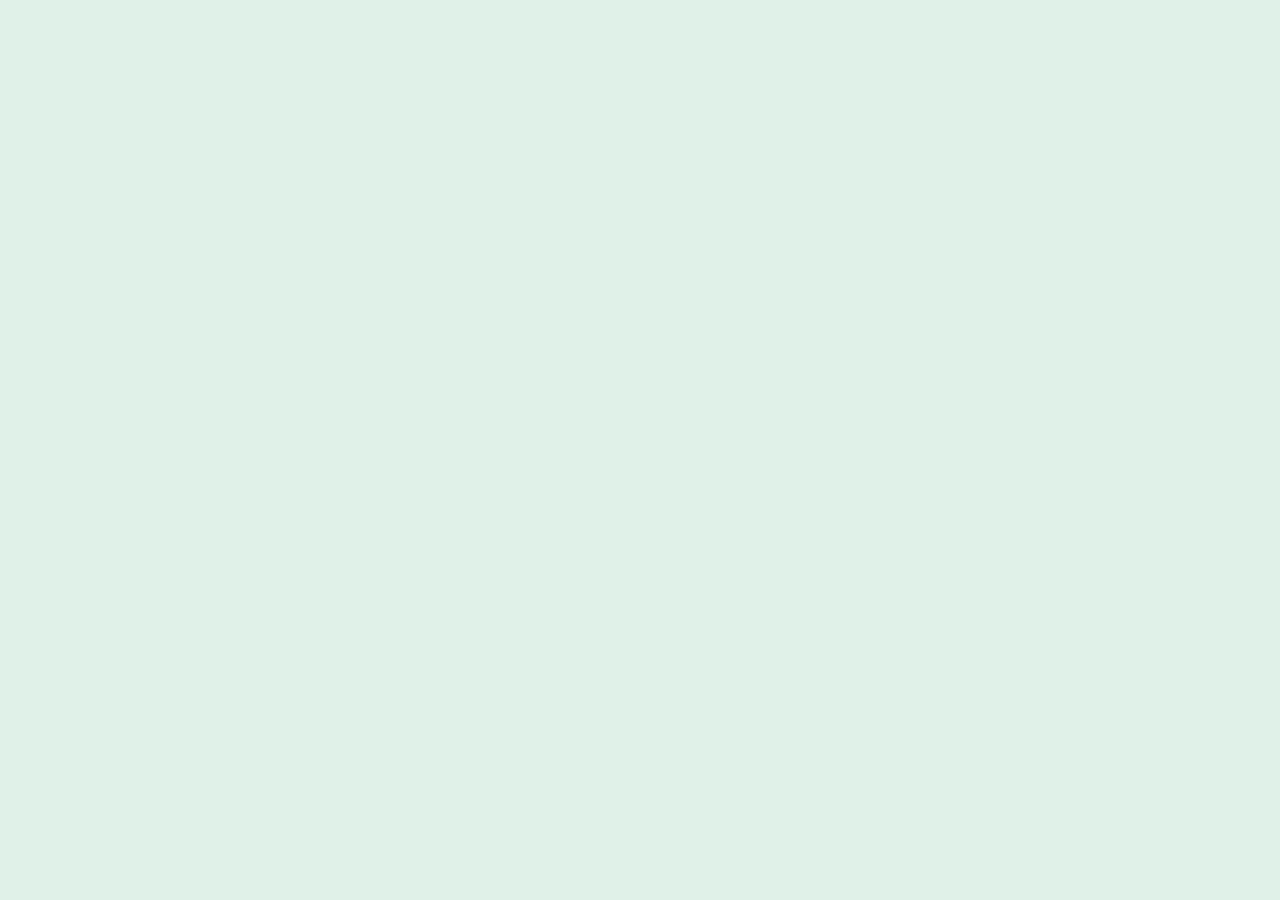
==== index.html @ 5f54e0ea "initiate project" ====
<!DOCTYPE html>
<html lang="en">
<head>
  <meta charset="UTF-8">
  <meta name="viewport" content="width=device-width, initial-scale=1.0">
  <link rel="icon" type="image/png" sizes="32x32" href="./assets/images/favicon-32x32.png">
  <link rel="stylesheet" href="./css/style.css">
  
  <title>Julien Gilbert | News homepage/title>  
</head>
<body >  
 
  <footer class="attribution">
    Challenge by <a class="attribution__credit" href="https://www.frontendmentor.io?ref=challenge"
      target="_blank">Frontend Mentor</a>.
    Coded by <a class="attribution__credit" href="https://www.frontendmentor.io/profile/juliengDev">Julien Gilbert</a>.
  </footer> 
  <script type="module"  src="/src/main.ts"></script> 
</body>
</html>
---- css/style.css ----
@charset "UTF-8";
/*
0 - 600px:      Phone
600 - 900px:    Tablet portrait
900 - 1200px:   Tablet landscape
[1200 - 1800] is where our normal styles apply
1800px + :      Big desktop

$breakpoint arguement choices:
- phone
- tab-port
- tab-land
- big-desktop

ORDER: Base + typography > general layout + grid > page layout > components

1em = 16px
*/
@import url("https://fonts.googleapis.com/css2?family=Karla:ital,wght@0,200..800;1,200..800&display=swap");
:root {
  --grey-900: #2A4144;
  --grey-500: #86A2A5;
  --pure-white: #ffffff;
  --green-600: #0C7D69;
  --green-200: #E0F1E8;
  --red: #D73C3C;
}

* {
  margin: 0;
  padding: 0;
}

*,
*::before,
*::after {
  box-sizing: inherit;
}

body {
  min-height: 100dvh;
  display: flex;
  flex-direction: column;
  align-items: center;
}

html {
  box-sizing: border-box;
  font-size: 62.5%;
}

a:link,
a:visited,
a:hover,
a:active {
  text-decoration: none;
  color: inherit;
  cursor: auto; /* or pointer if you want to keep the default hand cursor */
}

/*
SPACING SYSTEM (px)
2 / 4 / 8 / 12 / 16 / 24 / 32 / 48 / 64 / 80 / 96 / 128

FONT SIZE SYSTEM (px)
10 / 12 / 14 / 16 / 18 / 20 / 24 / 30 / 36 / 44 / 52 / 62 / 74 / 86 / 98
*/
/** 

	100 : Thin
	•	200 : Extra Light (Ultra Light)
	•	300 : Light
	•	400 : Normal
	•	500 : Medium
	•	600 : Semi Bold (Demi Bold)
	•	700 : Bold
	•	800 : Extra Bold (Ultra Bold)
	•	900 : Black (Heavy)

  */
body {
  font-family: "Karla", serif;
  background-color: var(--green-200);
  color: var(--color-dark-charcoal);
  font-size: 1.8rem;
  font-weight: 400;
  line-height: 150%;
  letter-spacing: 0;
}

.heading {
  font-size: 3.2rem;
  font-weight: 700;
  line-height: 100%;
  letter-spacing: -1px;
}

.body-md-bold {
  font-weight: 700;
}

.body-md-regular {
  font-weight: 400;
}

.body-sm-regular {
  font-size: 1.6rem;
  font-weight: 400;
}

.centered-div {
  position: absolute;
  top: 50%;
  left: 50%;
  transform: translate(-50%, -50%);
  text-align: center;
}

.centered-div2 {
  margin: 0 auto;
  max-width: 50%;
  text-align: center;
}

.centered-div3 {
  display: flex;
  flex-direction: column;
  align-items: center;
  margin: 0 auto;
}

.container {
  display: flex;
  justify-content: center;
  align-items: center;
}

.hidden {
  position: absolute;
  width: 1px;
  height: 1px;
  margin: -1px;
  padding: 0;
  overflow: hidden;
  clip: rect(0, 0, 0, 0);
  border: 0;
}

button {
  border: none;
  margin: 0;
  padding: 0;
  width: auto;
  overflow: visible;
  background: transparent;
  color: inherit;
  font: inherit;
  line-height: normal;
  -webkit-font-smoothing: inherit;
  -moz-osx-font-smoothing: inherit;
  -webkit-appearance: none;
}

.error-message {
  color: var(--red);
}

.error-input {
  border: 1px solid var(--red) !important;
}

.sr-only {
  position: absolute;
  width: 1px;
  height: 1px;
  padding: 0;
  margin: -1px;
  overflow: hidden;
  clip: rect(0, 0, 0, 0);
  white-space: nowrap;
  border: 0;
}

.grid {
  max-width: 37.5rem;
  display: grid;
  grid-gap: 2.4rem;
  grid-template-columns: repeat(4, 1fr);
  grid-template-rows: auto;
}
@media only screen and (min-width: 48rem) and (max-width: 90rem) {
  .grid {
    grid-template-columns: repeat(8, 1fr);
  }
}
@media only screen and (min-width: 90rem) {
  .grid {
    grid-template-columns: repeat(12, 1fr);
    justify-content: center;
    grid-gap: 2rem;
  }
}

.form__heading {
  grid-column: 1/-1;
  grid-row: 1;
}
@media only screen and (min-width: 48rem) and (max-width: 90rem) {
  .form__heading {
    grid-column: 1/-1;
    grid-row: 1;
    align-self: start;
  }
}
.form__container {
  grid-column: 1/-1;
  grid-row: 2;
}
@media only screen and (min-width: 48rem) and (max-width: 90rem) {
  .form .firstname {
    grid-column: 1;
    grid-row: 1;
  }
}
@media only screen and (min-width: 48rem) and (max-width: 90rem) {
  .form .lastname {
    grid-column: 2;
    grid-row: 1;
  }
}
@media only screen and (min-width: 48rem) and (max-width: 90rem) {
  .form .email {
    grid-column: 1/-1;
    grid-row: 2/3;
  }
}
@media only screen and (min-width: 48rem) and (max-width: 90rem) {
  .form .message {
    grid-column: 1/-1;
    grid-row: 5;
  }
}
@media only screen and (min-width: 48rem) and (max-width: 90rem) {
  .form__consent {
    grid-column: 1/-1;
    grid-row: 6;
  }
}
@media only screen and (min-width: 48rem) and (max-width: 90rem) {
  .form__submit {
    grid-column: 1/-1;
    grid-row: 7;
  }
}

.attribution {
  margin: 1.6rem 0 6rem;
  font-size: 1.1rem;
  text-align: center;
  color: var(--grey-900);
}
.attribution__credit {
  font-weight: 800;
  color: var(--green-600) !important;
}
.attribution a {
  cursor: pointer;
}

.form {
  max-width: 34.3rem;
  margin: 3.2rem 1.6rem;
  padding: 2.4rem;
  width: 100%;
  background-color: var(--pure-white);
  border-radius: 16px;
}
.form__container__namegroup {
  width: 100%;
  display: flex;
  flex-direction: column;
}
@media only screen and (min-width: 48rem) and (max-width: 90rem) {
  .form__container__namegroup {
    width: 100%;
    flex-direction: row;
    gap: 1.6rem;
  }
  .form__container__namegroup .firstname {
    flex: 1;
  }
  .form__container__namegroup .lastname {
    flex: 1;
  }
}
@media only screen and (min-width: 90rem) {
  .form__container__namegroup {
    width: 100%;
    flex-direction: row;
    gap: 1.6rem;
  }
  .form__container__namegroup .firstname {
    flex: 1;
  }
  .form__container__namegroup .lastname {
    flex: 1;
  }
}
@media only screen and (min-width: 48rem) and (max-width: 90rem) {
  .form {
    margin: 12.8rem 3.9rem;
    padding: 4rem;
    max-width: 73.8rem;
  }
}
@media only screen and (min-width: 90rem) {
  .form {
    padding: 4rem;
    max-width: 78.4rem;
  }
}
.form__heading {
  color: var(--grey-900);
  margin-bottom: 3.2rem;
}
.form__group {
  display: flex;
  flex-direction: column;
  margin-bottom: 2.4rem;
  gap: 0.8rem;
}
.form__group textarea {
  margin-bottom: 0;
}
.form__group label::after {
  content: "*";
  margin-left: 0.8rem;
  color: var(--green-600);
}
.form__group input {
  padding: 2.4rem;
  border-radius: 8px;
  border: 1px solid var(--grey-500);
  max-height: 5.1rem;
  outline: none;
  transition: border 0.3s ease;
}
.form__group input:hover {
  border: 1px solid var(--green-600);
  cursor: pointer;
}
.form__group input:active {
  border: 1px solid var(--green-600);
}
.form__group input:focus {
  outline: 1px solid var(--green-600);
  border-color: var(--green-600);
}
.form__group input:focus-visible {
  outline: 1px solid var(--green-600);
  border-color: var(--green-600);
}
@media screen and (-ms-high-contrast: active) {
  .form__group input {
    border-color: currentColor;
  }
}
.form__group textarea {
  padding: 2.4rem;
  max-height: 27.2rem;
  border: 1px solid var(--grey-500);
  border-radius: 8px;
}
@media only screen and (min-width: 48rem) and (max-width: 90rem) {
  .form__group textarea {
    max-height: 16.4rem;
  }
}
@media only screen and (min-width: 90rem) {
  .form__group textarea {
    max-height: 16.4rem;
  }
}
.form__group textarea:hover {
  border: 1px solid var(--green-600);
  cursor: pointer;
}
.form__group textarea:active {
  border: 1px solid var(--green-600);
}
.form__group textarea:focus {
  outline: 1px solid var(--green-600);
  border-color: var(--green-600);
}
.form__group textarea:focus-visible {
  outline: 1px solid var(--green-600);
  border-color: var(--green-600);
}
@media screen and (-ms-high-contrast: active) {
  .form__group textarea {
    border-color: currentColor;
  }
}
.form__consent {
  flex-direction: column;
  justify-content: center;
  gap: 1.6rem;
  margin: 4rem 0;
}
.form__consent__group {
  display: flex;
  gap: 1.6rem;
}
.form__consent input[type=checkbox] {
  min-width: 24px;
  min-height: 24px;
  width: 24px;
  height: 24px;
  flex: 0 0 24px;
  appearance: none;
  -webkit-appearance: none;
  -moz-appearance: none;
  border: 1px solid var(--grey-500);
  border-radius: 4px;
  cursor: pointer;
  transition: all 0.3s ease;
  position: relative;
  padding: 0;
  box-sizing: border-box;
  margin: 0;
  display: inline-block;
}
.form__consent input[type=checkbox]:hover {
  border-color: var(--green-600);
}
.form__consent input[type=checkbox]:checked {
  background-color: var(--green-600);
  border-color: var(--green-600);
}
.form__consent input[type=checkbox]:checked::after {
  content: "";
  position: absolute;
  left: 50%;
  top: 45%;
  transform: translate(-50%, -50%) rotate(45deg);
  width: 6px;
  height: 11px;
  border: solid white;
  border-width: 0 2px 2px 0;
}
.form__consent input[type=checkbox]:active {
  border: 1px solid var(--green-600);
}
.form__consent input[type=checkbox]:focus {
  outline: 1px solid var(--green-600);
  border-color: var(--green-600);
}
.form__consent input[type=checkbox]:focus-visible {
  outline: none;
  border-color: var(--green-600);
}
@media screen and (-ms-high-contrast: active) {
  .form__consent input[type=checkbox] {
    border-color: currentColor;
  }
}
.form__consent label {
  align-self: center;
  cursor: pointer;
}
.form__consent label::after {
  content: "";
}
.form__query {
  border: none;
}
.form__query__container {
  width: 100%;
  display: flex;
  gap: 1.6rem;
  flex-direction: column;
}
@media only screen and (min-width: 48rem) and (max-width: 90rem) {
  .form__query__container {
    flex-direction: row;
  }
  .form__query__container .radio1 {
    flex-grow: 1;
  }
  .form__query__container .radio2 {
    flex-grow: 1;
  }
}
@media only screen and (min-width: 90rem) {
  .form__query__container {
    flex-direction: row;
  }
  .form__query__container .radio1 {
    flex-grow: 1;
  }
  .form__query__container .radio2 {
    flex-grow: 1;
  }
}
.form__query > div:nth-of-type(2) {
  margin-bottom: 1.6rem;
}
.form__query__title {
  margin-bottom: 1.6rem;
}
.form__query__title::after {
  content: "*";
  margin-left: 0.8rem;
  color: var(--green-600);
}
.form__query .radio {
  margin: 0.5rem;
}
.form__query .radio input[type=radio] {
  position: absolute;
  opacity: 0;
}
.form__query .radio input[type=radio] + .radio-label:before {
  content: "";
  background: #fff;
  border-radius: 100%;
  border: 1px solid #bfbfbf;
  display: inline-block;
  width: 1.4em;
  height: 1.4em;
  position: relative;
  top: 0;
  margin-right: 1em;
  vertical-align: top;
  cursor: pointer;
  text-align: center;
  transition: all 250ms ease;
}
.form__query .radio input[type=radio]:checked + .radio-label:before {
  background-color: #0C7D69;
  box-shadow: inset 0 0 0 4px #fff;
}
.form__query .radio input[type=radio]:checked ~ .form__query__group {
  background-color: var(--green-600);
  border-color: var(--green-600);
}
.form__query .radio input[type=radio]:focus + .radio-label:before {
  outline: none;
  border-color: #0C7D69;
}
.form__query .radio input[type=radio]:disabled + .radio-label:before {
  box-shadow: inset 0 0 0 4px #fff;
  border-color: #bfbfbf;
  background: #bfbfbf;
}
.form__query .radio input[type=radio] + .radio-label:empty:before {
  margin-right: 0;
}
.form__query__group {
  display: flex;
  align-items: center;
  gap: 1.2rem;
  border-radius: 8px;
  border: 1px solid var(--grey-500);
  padding: 1.35rem 2.4rem;
  transition: all 0.3s ease;
  background-color: var(--white);
  position: relative;
}
.form__query__group:has(input[type=radio]:checked) {
  background-color: var(--green-200);
  border-color: var(--green-600);
}
.form__query__group:hover {
  border: 1px solid var(--green-600);
  cursor: pointer;
}
.form__query__group label {
  font-size: 1.8rem;
}
.form__query__group label::after {
  content: "";
}
.form__submit {
  width: 100%;
  background-color: var(--green-600);
  color: var(--pure-white);
  padding: 1.6rem 0;
  border-radius: 8px;
  cursor: pointer;
  transition: all 0.3s ease;
  border: 1px solid var(--green-600);
}
.form__submit:hover {
  background-color: #084e42;
  border-color: #084e42;
}
.form__submit:focus, .form__submit:focus-visible {
  outline: 1px solid var(--green-600);
  border-color: var(--green-600);
}
.form__submit:active {
  border-color: var(--green-600);
}
@media screen and (-ms-high-contrast: active) {
  .form__submit {
    border-color: currentColor;
  }
}

/*# sourceMappingURL=style.css.map */
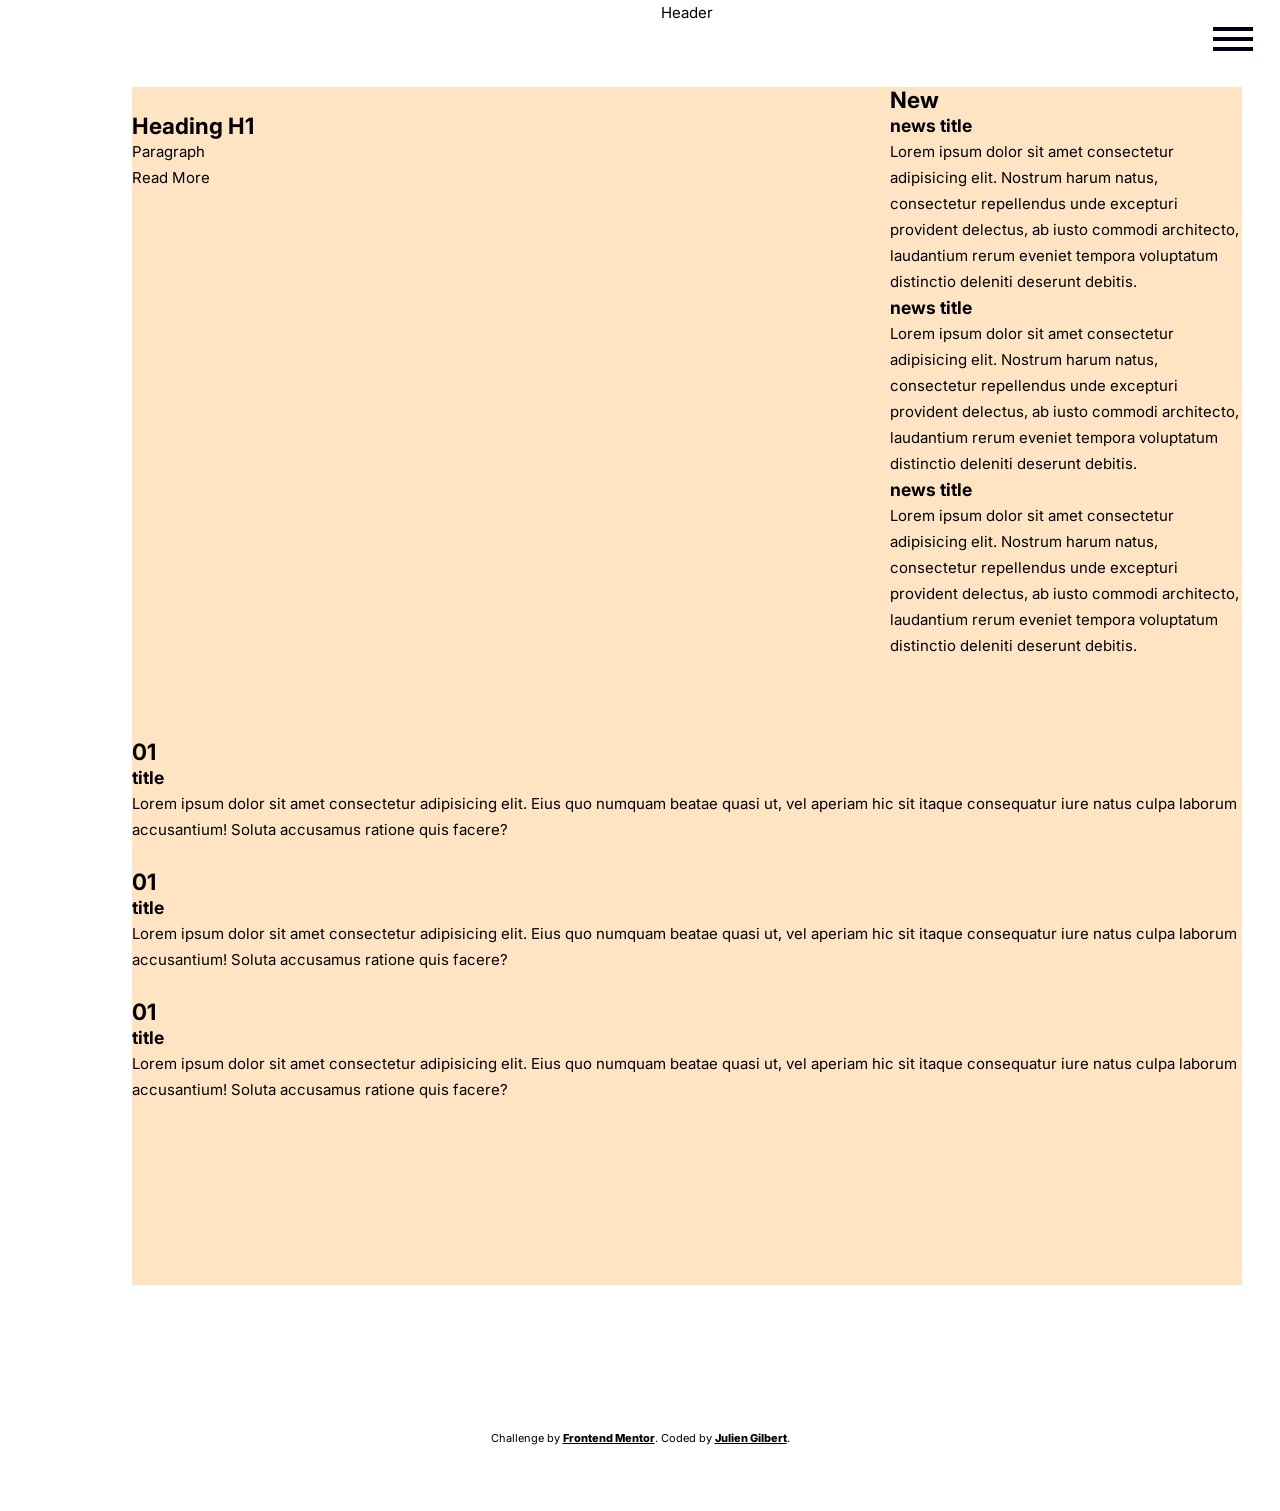
==== commit 1144ecb4: "add menu burger" ====
--- a/index.html
+++ b/index.html
@@ -6,10 +6,71 @@
   <link rel="icon" type="image/png" sizes="32x32" href="./assets/images/favicon-32x32.png">
   <link rel="stylesheet" href="./css/style.css">
   
-  <title>Julien Gilbert | News homepage/title>  
+  <title>Julien Gilbert | News homepage</title>  
 </head>
-<body >  
- 
+<body>
+  <div class="page-wrapper">
+    <div class="navigation-wrapper">
+      <label for="menu" class="hamburger-menu">
+        <input type="checkbox" id="menu">        
+      </label>
+      <aside class="sidebar">
+        <nav class="sidebar__nav" aria-label="Sidebar navigation">
+          <li><a href="#home" class="sidebar__link">Home</a></li>
+          <li><a href="#new" class="sidebar__link">New</a></li>
+          <li><a href="#popular" class="sidebar__link">Popular</a></li>
+          <li><a href="#trending" class="sidebar__link">Trending</a></li>
+          <li><a href="#categories" class="sidebar__link">Categories</a></li>
+        </nav>
+      </aside>
+    </div>
+    <div class="container">    
+      <header class="header">Header</header>
+      <div class="sectionContainer">
+        <section class="sectionContainer__hero">
+          <img src="" alt="">
+          <h1>Heading H1</h1>
+          <p>Paragraph</p>
+          <button>Read More</button>
+        </section>
+        <section class="sectionContainer__news">
+          <h2>New</h2>
+          <div>
+            <h3>news title</h3>
+            <p>Lorem ipsum dolor sit amet consectetur adipisicing elit. Nostrum harum natus, consectetur repellendus unde excepturi provident delectus, ab iusto commodi architecto, laudantium rerum eveniet tempora voluptatum distinctio deleniti deserunt debitis.</p>
+          </div>
+          <div>
+            <h3>news title</h3>
+            <p>Lorem ipsum dolor sit amet consectetur adipisicing elit. Nostrum harum natus, consectetur repellendus unde excepturi provident delectus, ab iusto commodi architecto, laudantium rerum eveniet tempora voluptatum distinctio deleniti deserunt debitis.</p>
+          </div>
+          <div>
+            <h3>news title</h3>
+            <p>Lorem ipsum dolor sit amet consectetur adipisicing elit. Nostrum harum natus, consectetur repellendus unde excepturi provident delectus, ab iusto commodi architecto, laudantium rerum eveniet tempora voluptatum distinctio deleniti deserunt debitis.</p>
+          </div>
+        </section>
+        <section class="sectionContainer__articles">
+          <div class="article">
+            <img src="" alt="">
+            <h2>01</h2>
+            <h3>title</h3>
+            <p>Lorem ipsum dolor sit amet consectetur adipisicing elit. Eius quo numquam beatae quasi ut, vel aperiam hic sit itaque consequatur iure natus culpa laborum accusantium! Soluta accusamus ratione quis facere?</p>
+          </div>
+          <div class="article">
+            <img src="" alt="">
+            <h2>01</h2>
+            <h3>title</h3>
+            <p>Lorem ipsum dolor sit amet consectetur adipisicing elit. Eius quo numquam beatae quasi ut, vel aperiam hic sit itaque consequatur iure natus culpa laborum accusantium! Soluta accusamus ratione quis facere?</p>
+          </div>
+          <div class="article">
+            <img src="" alt="">
+            <h2>01</h2>
+            <h3>title</h3>
+            <p>Lorem ipsum dolor sit amet consectetur adipisicing elit. Eius quo numquam beatae quasi ut, vel aperiam hic sit itaque consequatur iure natus culpa laborum accusantium! Soluta accusamus ratione quis facere?</p>
+          </div>
+        </section>
+      </div>
+    </div> 
+  </div> 
   <footer class="attribution">
     Challenge by <a class="attribution__credit" href="https://www.frontendmentor.io?ref=challenge"
       target="_blank">Frontend Mentor</a>.
@@ -17,4 +78,4 @@
   </footer> 
   <script type="module"  src="/src/main.ts"></script> 
 </body>
-</html>
+</html>
--- a/css/style.css
+++ b/css/style.css
@@ -16,14 +16,14 @@
 
 1em = 16px
 */
-@import url("https://fonts.googleapis.com/css2?family=Karla:ital,wght@0,200..800;1,200..800&display=swap");
+@import url("https://fonts.googleapis.com/css2?family=Inter:ital,opsz,wght@0,14..32,100..900;1,14..32,100..900&display=swap");
 :root {
-  --grey-900: #2A4144;
-  --grey-500: #86A2A5;
-  --pure-white: #ffffff;
-  --green-600: #0C7D69;
-  --green-200: #E0F1E8;
-  --red: #D73C3C;
+  --almost-white: #FFFDFA;
+  --dark-space: #00001A;
+  --gun-metal: #5E607A;
+  --light-vermillion: #F15D51;
+  --silver:#C5C6CE;
+  --yellow: #E9AA52;
 }
 
 * {
@@ -53,9 +53,13 @@
 a:visited,
 a:hover,
 a:active {
-  text-decoration: none;
+  list-style: none;
   color: inherit;
-  cursor: auto; /* or pointer if you want to keep the default hand cursor */
+  cursor: pointer; /* or pointer if you want to keep the default hand cursor */
+}
+
+li {
+  list-style: none;
 }
 
 /*
@@ -79,33 +83,43 @@
 
   */
 body {
-  font-family: "Karla", serif;
+  font-family: "Inter", serif;
   background-color: var(--green-200);
   color: var(--color-dark-charcoal);
-  font-size: 1.8rem;
+  font-size: 1.5rem;
   font-weight: 400;
-  line-height: 150%;
+  line-height: 26px;
   letter-spacing: 0;
 }
 
-.heading {
+.heading-xl {
+  font-size: 5.6rem;
+  font-weight: 700;
+  line-height: 56px;
+}
+
+.heading-l {
+  font-size: 4rem;
+  font-weight: 700;
+  line-height: 40px;
+}
+
+.heading-m {
   font-size: 3.2rem;
   font-weight: 700;
-  line-height: 100%;
-  letter-spacing: -1px;
-}
-
-.body-md-bold {
-  font-weight: 700;
-}
-
-.body-md-regular {
-  font-weight: 400;
-}
-
-.body-sm-regular {
-  font-size: 1.6rem;
-  font-weight: 400;
+  line-height: 32px;
+}
+
+.heading-s {
+  font-size: 2rem;
+  font-weight: 800;
+  line-height: 24px;
+}
+
+.heading-xs {
+  font-size: 1.8rem;
+  font-weight: 800;
+  line-height: 24px;
 }
 
 .centered-div {
@@ -158,7 +172,6 @@
   line-height: normal;
   -webkit-font-smoothing: inherit;
   -moz-osx-font-smoothing: inherit;
-  -webkit-appearance: none;
 }
 
 .error-message {
@@ -181,76 +194,168 @@
   border: 0;
 }
 
-.grid {
+.container {
+  display: flex;
+  flex-direction: column;
+  justify-content: center;
+  align-items: center;
+}
+
+.sectionContainer {
+  background-color: bisque;
+  display: grid;
+  grid-template-columns: 1fr;
+  grid-gap: 6.4rem;
+  width: 100%;
   max-width: 37.5rem;
-  display: grid;
-  grid-gap: 2.4rem;
-  grid-template-columns: repeat(4, 1fr);
-  grid-template-rows: auto;
-}
-@media only screen and (min-width: 48rem) and (max-width: 90rem) {
-  .grid {
-    grid-template-columns: repeat(8, 1fr);
+  margin: 3.2rem 2.8rem 7.5rem;
+}
+@media only screen and (min-width: 48rem) {
+  .sectionContainer {
+    max-width: 111rem;
+    grid-gap: 5.4rem;
+    grid-template-columns: 2fr 1fr;
+    grid-template-rows: 1fr 1fr;
+    margin: 6.1rem 16.5rem 12.4rem;
   }
-}
-@media only screen and (min-width: 90rem) {
-  .grid {
-    grid-template-columns: repeat(12, 1fr);
-    justify-content: center;
-    grid-gap: 2rem;
+  .sectionContainer__hero {
+    grid-column: 1/2;
+    grid-row: 1/2;
   }
-}
-
-.form__heading {
-  grid-column: 1/-1;
-  grid-row: 1;
-}
-@media only screen and (min-width: 48rem) and (max-width: 90rem) {
-  .form__heading {
-    grid-column: 1/-1;
-    grid-row: 1;
-    align-self: start;
+  .sectionContainer__news {
+    grid-column: 2/3;
+    grid-row: 1/2;
   }
-}
-.form__container {
-  grid-column: 1/-1;
-  grid-row: 2;
-}
-@media only screen and (min-width: 48rem) and (max-width: 90rem) {
-  .form .firstname {
-    grid-column: 1;
-    grid-row: 1;
-  }
-}
-@media only screen and (min-width: 48rem) and (max-width: 90rem) {
-  .form .lastname {
-    grid-column: 2;
-    grid-row: 1;
-  }
-}
-@media only screen and (min-width: 48rem) and (max-width: 90rem) {
-  .form .email {
-    grid-column: 1/-1;
+  .sectionContainer__articles {
+    grid-column: 1/3;
     grid-row: 2/3;
   }
 }
-@media only screen and (min-width: 48rem) and (max-width: 90rem) {
-  .form .message {
-    grid-column: 1/-1;
-    grid-row: 5;
-  }
-}
-@media only screen and (min-width: 48rem) and (max-width: 90rem) {
-  .form__consent {
-    grid-column: 1/-1;
-    grid-row: 6;
-  }
-}
-@media only screen and (min-width: 48rem) and (max-width: 90rem) {
-  .form__submit {
-    grid-column: 1/-1;
-    grid-row: 7;
-  }
+
+.page-wrapper {
+  position: relative;
+  min-height: 100vh;
+}
+
+.navigation-wrapper {
+  position: fixed;
+  top: 0;
+  left: 0;
+  height: 100vh;
+  z-index: 1000;
+}
+
+:root {
+  --foreground: #FFFDFA;
+  --background: #00001A;
+  --bar-width:40px;
+  --bar-height:4px;
+  --hamburger-gap: 6px;
+  --hamburger-margin: 27px;
+  --animation-timing: 200ms ease-in-out;
+  --hamburger-height: calc(var(--bar-height) * 3 + var(--hamburger-gap) * 2);
+}
+
+.hamburger-menu {
+  --x-width: calc(var(--hamburger-height) * 1.41421356237);
+  display: flex;
+  flex-direction: column;
+  gap: var(--hamburger-gap);
+  width: max-content;
+  position: fixed;
+  top: var(--hamburger-margin);
+  right: var(--hamburger-margin);
+  z-index: 1001;
+  cursor: pointer;
+}
+
+.hamburger-menu:has(input:focus-visible)::before,
+.hamburger-menu:has(input:focus-visible)::after,
+.hamburger-menu input:focus-visible {
+  border: 1px solid var(--background);
+  box-shadow: 0 0 0 1px var(--foreground);
+}
+
+.hamburger-menu::before, .hamburger-menu input, .hamburger-menu::after {
+  content: "";
+  width: var(--bar-width);
+  height: var(--bar-height);
+  background-color: var(--background);
+  transform-origin: left center;
+  transition: opacity var(--animation-timing), width var(--animation-timing), rotate var(--animation-timing), translate var(--animation-timing), background-color var(--animation-timing);
+}
+
+.hamburger-menu input {
+  appearance: none;
+  outline: none;
+  pointer-events: none;
+}
+
+.hamburger-menu:has(input:checked)::before {
+  rotate: 45deg;
+  width: var(--x-width);
+  translate: 0 calc(var(--bar-height) / -2);
+}
+
+.hamburger-menu:has(input:checked)::after {
+  rotate: -45deg;
+  width: var(--x-width);
+  translate: 0 calc(var(--bar-height) / 2);
+}
+
+.hamburger-menu input:checked {
+  opacity: 0;
+  width: 0;
+}
+
+.sidebar {
+  width: 100%;
+  max-width: 25.6rem;
+  position: fixed;
+  top: 0;
+  right: 0;
+  height: 100vh;
+  transition: translate var(--animation-timing);
+  translate: 100%;
+  padding: 0.5rem 1rem;
+  padding-top: calc(var(--hamburger-height) + var(--hamburger-margin) + 1rem);
+  background-color: var(--foreground);
+  color: var(--background);
+  opacity: 0;
+}
+.sidebar__nav {
+  display: flex;
+  flex-direction: column;
+  gap: 2.4rem;
+  padding: 14.4rem 2.4rem;
+  font-size: 1.8rem;
+  line-height: 24px;
+}
+.sidebar__link {
+  color: var(--background);
+  list-style: none;
+  text-decoration: none;
+  transition: color var(--animation-timing);
+  cursor: pointer;
+}
+.sidebar__link:hover {
+  color: var(--yellow);
+}
+
+.hamburger-menu:has(input:checked) + .sidebar {
+  translate: 0;
+  opacity: 1;
+}
+
+.hamburger-menu:has(input:checked) ~ .container {
+  padding-left: calc(10rem + var(--hamburger-margin));
+}
+
+.container {
+  padding-left: calc(var(--hamburger-margin) * 2 + var(--bar-width));
+  min-height: 100vh;
+  position: relative;
+  transition: padding-left var(--animation-timing);
 }
 
 .attribution {
@@ -267,345 +372,4 @@
   cursor: pointer;
 }
 
-.form {
-  max-width: 34.3rem;
-  margin: 3.2rem 1.6rem;
-  padding: 2.4rem;
-  width: 100%;
-  background-color: var(--pure-white);
-  border-radius: 16px;
-}
-.form__container__namegroup {
-  width: 100%;
-  display: flex;
-  flex-direction: column;
-}
-@media only screen and (min-width: 48rem) and (max-width: 90rem) {
-  .form__container__namegroup {
-    width: 100%;
-    flex-direction: row;
-    gap: 1.6rem;
-  }
-  .form__container__namegroup .firstname {
-    flex: 1;
-  }
-  .form__container__namegroup .lastname {
-    flex: 1;
-  }
-}
-@media only screen and (min-width: 90rem) {
-  .form__container__namegroup {
-    width: 100%;
-    flex-direction: row;
-    gap: 1.6rem;
-  }
-  .form__container__namegroup .firstname {
-    flex: 1;
-  }
-  .form__container__namegroup .lastname {
-    flex: 1;
-  }
-}
-@media only screen and (min-width: 48rem) and (max-width: 90rem) {
-  .form {
-    margin: 12.8rem 3.9rem;
-    padding: 4rem;
-    max-width: 73.8rem;
-  }
-}
-@media only screen and (min-width: 90rem) {
-  .form {
-    padding: 4rem;
-    max-width: 78.4rem;
-  }
-}
-.form__heading {
-  color: var(--grey-900);
-  margin-bottom: 3.2rem;
-}
-.form__group {
-  display: flex;
-  flex-direction: column;
-  margin-bottom: 2.4rem;
-  gap: 0.8rem;
-}
-.form__group textarea {
-  margin-bottom: 0;
-}
-.form__group label::after {
-  content: "*";
-  margin-left: 0.8rem;
-  color: var(--green-600);
-}
-.form__group input {
-  padding: 2.4rem;
-  border-radius: 8px;
-  border: 1px solid var(--grey-500);
-  max-height: 5.1rem;
-  outline: none;
-  transition: border 0.3s ease;
-}
-.form__group input:hover {
-  border: 1px solid var(--green-600);
-  cursor: pointer;
-}
-.form__group input:active {
-  border: 1px solid var(--green-600);
-}
-.form__group input:focus {
-  outline: 1px solid var(--green-600);
-  border-color: var(--green-600);
-}
-.form__group input:focus-visible {
-  outline: 1px solid var(--green-600);
-  border-color: var(--green-600);
-}
-@media screen and (-ms-high-contrast: active) {
-  .form__group input {
-    border-color: currentColor;
-  }
-}
-.form__group textarea {
-  padding: 2.4rem;
-  max-height: 27.2rem;
-  border: 1px solid var(--grey-500);
-  border-radius: 8px;
-}
-@media only screen and (min-width: 48rem) and (max-width: 90rem) {
-  .form__group textarea {
-    max-height: 16.4rem;
-  }
-}
-@media only screen and (min-width: 90rem) {
-  .form__group textarea {
-    max-height: 16.4rem;
-  }
-}
-.form__group textarea:hover {
-  border: 1px solid var(--green-600);
-  cursor: pointer;
-}
-.form__group textarea:active {
-  border: 1px solid var(--green-600);
-}
-.form__group textarea:focus {
-  outline: 1px solid var(--green-600);
-  border-color: var(--green-600);
-}
-.form__group textarea:focus-visible {
-  outline: 1px solid var(--green-600);
-  border-color: var(--green-600);
-}
-@media screen and (-ms-high-contrast: active) {
-  .form__group textarea {
-    border-color: currentColor;
-  }
-}
-.form__consent {
-  flex-direction: column;
-  justify-content: center;
-  gap: 1.6rem;
-  margin: 4rem 0;
-}
-.form__consent__group {
-  display: flex;
-  gap: 1.6rem;
-}
-.form__consent input[type=checkbox] {
-  min-width: 24px;
-  min-height: 24px;
-  width: 24px;
-  height: 24px;
-  flex: 0 0 24px;
-  appearance: none;
-  -webkit-appearance: none;
-  -moz-appearance: none;
-  border: 1px solid var(--grey-500);
-  border-radius: 4px;
-  cursor: pointer;
-  transition: all 0.3s ease;
-  position: relative;
-  padding: 0;
-  box-sizing: border-box;
-  margin: 0;
-  display: inline-block;
-}
-.form__consent input[type=checkbox]:hover {
-  border-color: var(--green-600);
-}
-.form__consent input[type=checkbox]:checked {
-  background-color: var(--green-600);
-  border-color: var(--green-600);
-}
-.form__consent input[type=checkbox]:checked::after {
-  content: "";
-  position: absolute;
-  left: 50%;
-  top: 45%;
-  transform: translate(-50%, -50%) rotate(45deg);
-  width: 6px;
-  height: 11px;
-  border: solid white;
-  border-width: 0 2px 2px 0;
-}
-.form__consent input[type=checkbox]:active {
-  border: 1px solid var(--green-600);
-}
-.form__consent input[type=checkbox]:focus {
-  outline: 1px solid var(--green-600);
-  border-color: var(--green-600);
-}
-.form__consent input[type=checkbox]:focus-visible {
-  outline: none;
-  border-color: var(--green-600);
-}
-@media screen and (-ms-high-contrast: active) {
-  .form__consent input[type=checkbox] {
-    border-color: currentColor;
-  }
-}
-.form__consent label {
-  align-self: center;
-  cursor: pointer;
-}
-.form__consent label::after {
-  content: "";
-}
-.form__query {
-  border: none;
-}
-.form__query__container {
-  width: 100%;
-  display: flex;
-  gap: 1.6rem;
-  flex-direction: column;
-}
-@media only screen and (min-width: 48rem) and (max-width: 90rem) {
-  .form__query__container {
-    flex-direction: row;
-  }
-  .form__query__container .radio1 {
-    flex-grow: 1;
-  }
-  .form__query__container .radio2 {
-    flex-grow: 1;
-  }
-}
-@media only screen and (min-width: 90rem) {
-  .form__query__container {
-    flex-direction: row;
-  }
-  .form__query__container .radio1 {
-    flex-grow: 1;
-  }
-  .form__query__container .radio2 {
-    flex-grow: 1;
-  }
-}
-.form__query > div:nth-of-type(2) {
-  margin-bottom: 1.6rem;
-}
-.form__query__title {
-  margin-bottom: 1.6rem;
-}
-.form__query__title::after {
-  content: "*";
-  margin-left: 0.8rem;
-  color: var(--green-600);
-}
-.form__query .radio {
-  margin: 0.5rem;
-}
-.form__query .radio input[type=radio] {
-  position: absolute;
-  opacity: 0;
-}
-.form__query .radio input[type=radio] + .radio-label:before {
-  content: "";
-  background: #fff;
-  border-radius: 100%;
-  border: 1px solid #bfbfbf;
-  display: inline-block;
-  width: 1.4em;
-  height: 1.4em;
-  position: relative;
-  top: 0;
-  margin-right: 1em;
-  vertical-align: top;
-  cursor: pointer;
-  text-align: center;
-  transition: all 250ms ease;
-}
-.form__query .radio input[type=radio]:checked + .radio-label:before {
-  background-color: #0C7D69;
-  box-shadow: inset 0 0 0 4px #fff;
-}
-.form__query .radio input[type=radio]:checked ~ .form__query__group {
-  background-color: var(--green-600);
-  border-color: var(--green-600);
-}
-.form__query .radio input[type=radio]:focus + .radio-label:before {
-  outline: none;
-  border-color: #0C7D69;
-}
-.form__query .radio input[type=radio]:disabled + .radio-label:before {
-  box-shadow: inset 0 0 0 4px #fff;
-  border-color: #bfbfbf;
-  background: #bfbfbf;
-}
-.form__query .radio input[type=radio] + .radio-label:empty:before {
-  margin-right: 0;
-}
-.form__query__group {
-  display: flex;
-  align-items: center;
-  gap: 1.2rem;
-  border-radius: 8px;
-  border: 1px solid var(--grey-500);
-  padding: 1.35rem 2.4rem;
-  transition: all 0.3s ease;
-  background-color: var(--white);
-  position: relative;
-}
-.form__query__group:has(input[type=radio]:checked) {
-  background-color: var(--green-200);
-  border-color: var(--green-600);
-}
-.form__query__group:hover {
-  border: 1px solid var(--green-600);
-  cursor: pointer;
-}
-.form__query__group label {
-  font-size: 1.8rem;
-}
-.form__query__group label::after {
-  content: "";
-}
-.form__submit {
-  width: 100%;
-  background-color: var(--green-600);
-  color: var(--pure-white);
-  padding: 1.6rem 0;
-  border-radius: 8px;
-  cursor: pointer;
-  transition: all 0.3s ease;
-  border: 1px solid var(--green-600);
-}
-.form__submit:hover {
-  background-color: #084e42;
-  border-color: #084e42;
-}
-.form__submit:focus, .form__submit:focus-visible {
-  outline: 1px solid var(--green-600);
-  border-color: var(--green-600);
-}
-.form__submit:active {
-  border-color: var(--green-600);
-}
-@media screen and (-ms-high-contrast: active) {
-  .form__submit {
-    border-color: currentColor;
-  }
-}
-
 /*# sourceMappingURL=style.css.map */
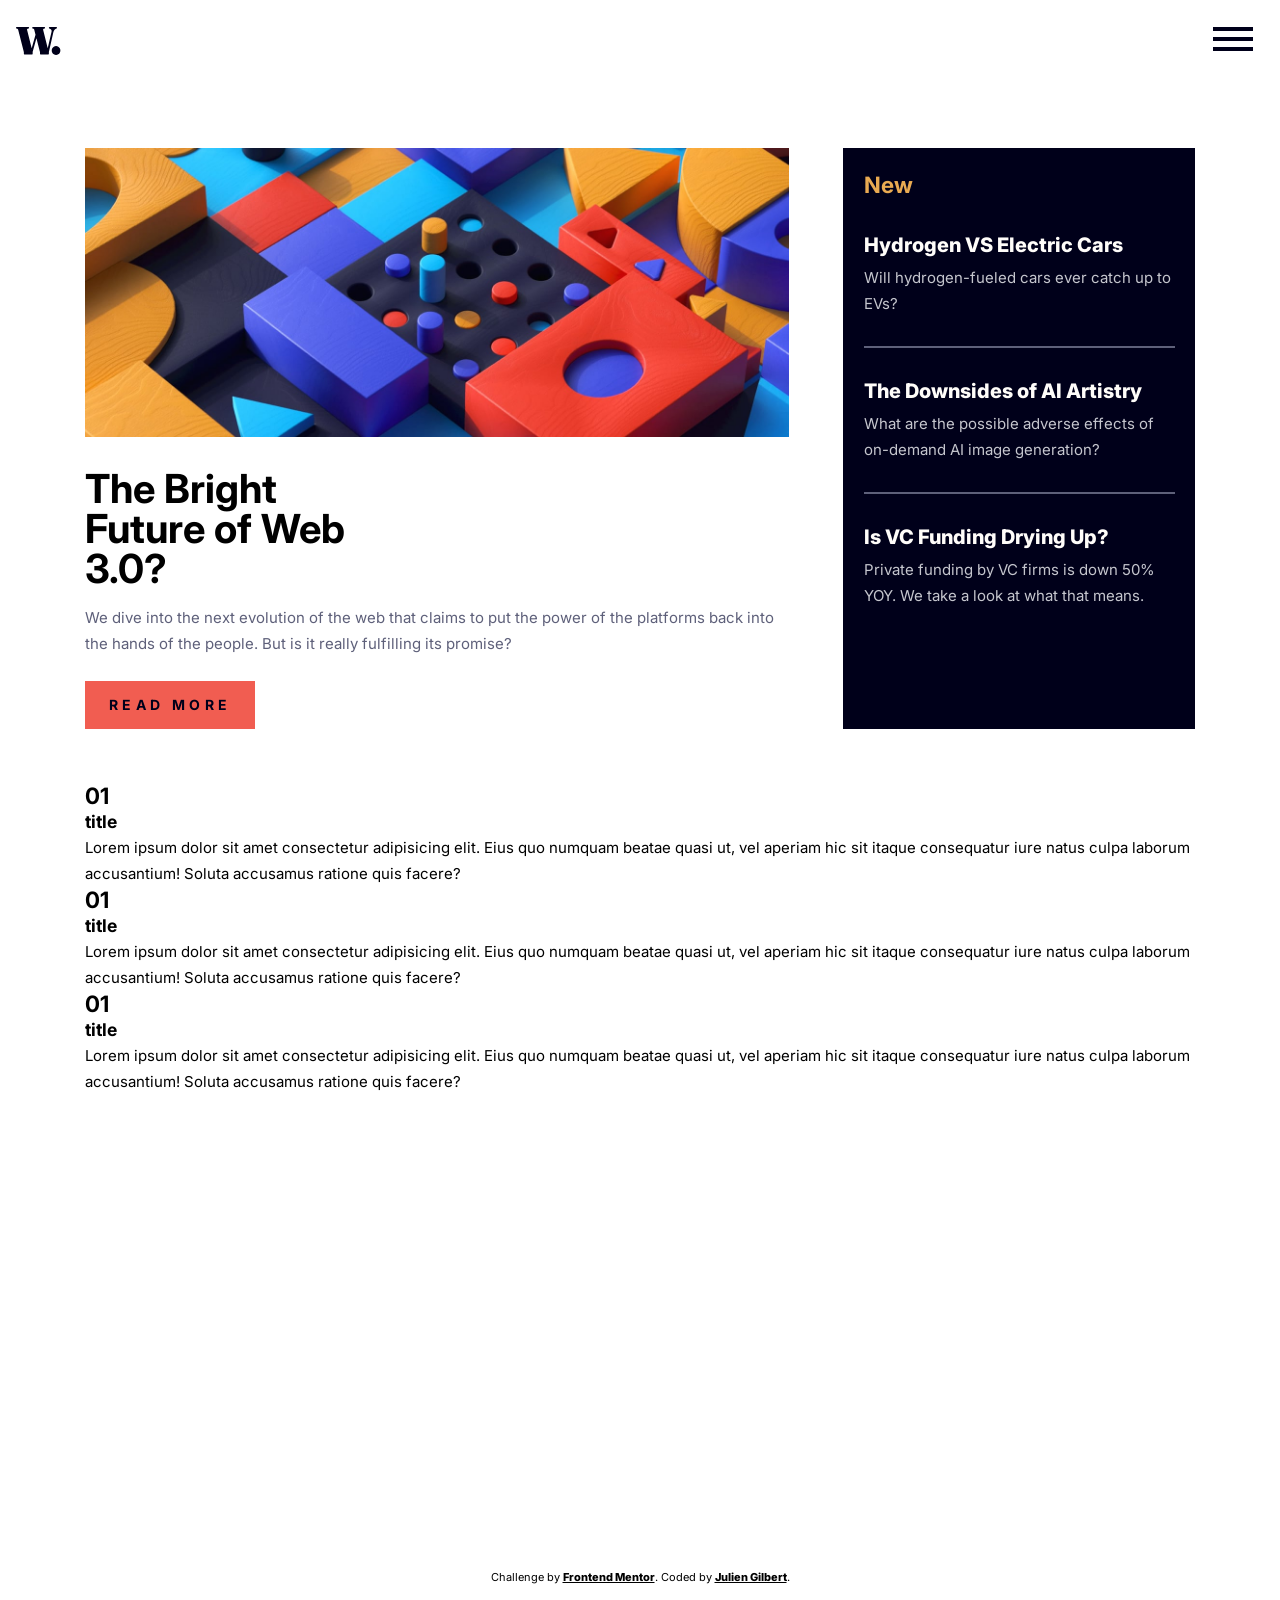
==== commit fdc35b15: "hero and new section done" ====
--- a/index.html
+++ b/index.html
@@ -24,58 +24,71 @@
         </nav>
       </aside>
     </div>
-    <div class="container">    
-      <header class="header">Header</header>
-      <div class="sectionContainer">
-        <section class="sectionContainer__hero">
+   
+  <header class="header">
+    <img src="./assets/images/logo.svg" alt="logo" class="logo">
+  </header>
+  <main class="container">    
+    <div class="sectionContainer">
+      <section class="sectionContainer__hero">
+        <picture class="sectionContainer__hero__img">
+          <source srcset="./assets/images/image-web-3-desktop.jpg" media="(min-width: 768px)">
+          <source srcset="./assets/images/image-web-3-mobile.jpg" media="(max-width: 375px)">
+          <img src="./assets/images/image-web-3-mobile.jpg" alt="A descriptive text" >
+        </picture>
+        <h1 class="sectionContainer__hero__title">The Bright Future of Web 3.0?</h1>
+        <p class="sectionContainer__hero__txt">We dive into the next evolution of the web that claims to put the power of the platforms back into the hands of the people. 
+          But is it really fulfilling its promise?</p>
+        <button class="sectionContainer__hero__btn">Read More</button>
+      </section>
+      <section class="sectionContainer__news">
+        <h2 class="sectionContainer__news__title">New</h2>
+        <div class="sectionContainer__news__articles">
+          <article class="sectionContainer__news__articles__article">
+            <h3 class="sectionContainer__news__articles__article__title heading-s">Hydrogen VS Electric Cars</h3>
+            <p class="sectionContainer__news__articles__article__txt">Will hydrogen-fueled cars ever catch up to EVs?</p>
+            <hr>
+          </article>          
+          <article class="sectionContainer__news__articles__article">
+            <h3 class="sectionContainer__news__articles__article__title heading-s">The Downsides of AI Artistry</h3>
+            <p class="sectionContainer__news__articles__article__txt">What are the possible adverse effects of on-demand AI image generation?</p>
+            <hr>
+          </article>          
+          <article class="sectionContainer__news__articles__article">
+            <h3 class="sectionContainer__news__articles__article__title heading-s">Is VC Funding Drying Up?</h3>
+            <p class="sectionContainer__news__articles__article__txt">Private funding by VC firms is down 50% YOY. We take a look at what that means.</p>
+          </article>          
+        </div>
+        
+      </section>
+      <section class="sectionContainer__articles">
+        <div class="article">
           <img src="" alt="">
-          <h1>Heading H1</h1>
-          <p>Paragraph</p>
-          <button>Read More</button>
-        </section>
-        <section class="sectionContainer__news">
-          <h2>New</h2>
-          <div>
-            <h3>news title</h3>
-            <p>Lorem ipsum dolor sit amet consectetur adipisicing elit. Nostrum harum natus, consectetur repellendus unde excepturi provident delectus, ab iusto commodi architecto, laudantium rerum eveniet tempora voluptatum distinctio deleniti deserunt debitis.</p>
-          </div>
-          <div>
-            <h3>news title</h3>
-            <p>Lorem ipsum dolor sit amet consectetur adipisicing elit. Nostrum harum natus, consectetur repellendus unde excepturi provident delectus, ab iusto commodi architecto, laudantium rerum eveniet tempora voluptatum distinctio deleniti deserunt debitis.</p>
-          </div>
-          <div>
-            <h3>news title</h3>
-            <p>Lorem ipsum dolor sit amet consectetur adipisicing elit. Nostrum harum natus, consectetur repellendus unde excepturi provident delectus, ab iusto commodi architecto, laudantium rerum eveniet tempora voluptatum distinctio deleniti deserunt debitis.</p>
-          </div>
-        </section>
-        <section class="sectionContainer__articles">
-          <div class="article">
-            <img src="" alt="">
-            <h2>01</h2>
-            <h3>title</h3>
-            <p>Lorem ipsum dolor sit amet consectetur adipisicing elit. Eius quo numquam beatae quasi ut, vel aperiam hic sit itaque consequatur iure natus culpa laborum accusantium! Soluta accusamus ratione quis facere?</p>
-          </div>
-          <div class="article">
-            <img src="" alt="">
-            <h2>01</h2>
-            <h3>title</h3>
-            <p>Lorem ipsum dolor sit amet consectetur adipisicing elit. Eius quo numquam beatae quasi ut, vel aperiam hic sit itaque consequatur iure natus culpa laborum accusantium! Soluta accusamus ratione quis facere?</p>
-          </div>
-          <div class="article">
-            <img src="" alt="">
-            <h2>01</h2>
-            <h3>title</h3>
-            <p>Lorem ipsum dolor sit amet consectetur adipisicing elit. Eius quo numquam beatae quasi ut, vel aperiam hic sit itaque consequatur iure natus culpa laborum accusantium! Soluta accusamus ratione quis facere?</p>
-          </div>
-        </section>
-      </div>
-    </div> 
-  </div> 
+          <h2>01</h2>
+          <h3>title</h3>
+          <p>Lorem ipsum dolor sit amet consectetur adipisicing elit. Eius quo numquam beatae quasi ut, vel aperiam hic sit itaque consequatur iure natus culpa laborum accusantium! Soluta accusamus ratione quis facere?</p>
+        </div>
+        <div class="article">
+          <img src="" alt="">
+          <h2>01</h2>
+          <h3>title</h3>
+          <p>Lorem ipsum dolor sit amet consectetur adipisicing elit. Eius quo numquam beatae quasi ut, vel aperiam hic sit itaque consequatur iure natus culpa laborum accusantium! Soluta accusamus ratione quis facere?</p>
+        </div>
+        <div class="article">
+          <img src="" alt="">
+          <h2>01</h2>
+          <h3>title</h3>
+          <p>Lorem ipsum dolor sit amet consectetur adipisicing elit. Eius quo numquam beatae quasi ut, vel aperiam hic sit itaque consequatur iure natus culpa laborum accusantium! Soluta accusamus ratione quis facere?</p>
+        </div>
+      </section>
+    </div>
+  </main> 
   <footer class="attribution">
     Challenge by <a class="attribution__credit" href="https://www.frontendmentor.io?ref=challenge"
       target="_blank">Frontend Mentor</a>.
     Coded by <a class="attribution__credit" href="https://www.frontendmentor.io/profile/juliengDev">Julien Gilbert</a>.
-  </footer> 
+  </footer>
+</div> 
   <script type="module"  src="/src/main.ts"></script> 
 </body>
 </html>
--- a/css/style.css
+++ b/css/style.css
@@ -202,13 +202,11 @@
 }
 
 .sectionContainer {
-  background-color: bisque;
   display: grid;
   grid-template-columns: 1fr;
   grid-gap: 6.4rem;
   width: 100%;
   max-width: 37.5rem;
-  margin: 3.2rem 2.8rem 7.5rem;
 }
 @media only screen and (min-width: 48rem) {
   .sectionContainer {
@@ -245,6 +243,13 @@
   z-index: 1000;
 }
 
+picture, img {
+  display: block;
+  max-width: 100%;
+  height: auto;
+  margin: 0 auto;
+}
+
 :root {
   --foreground: #FFFDFA;
   --background: #00001A;
@@ -352,10 +357,11 @@
 }
 
 .container {
-  padding-left: calc(var(--hamburger-margin) * 2 + var(--bar-width));
+  margin: 0 auto;
   min-height: 100vh;
   position: relative;
   transition: padding-left var(--animation-timing);
+  margin: 3.2rem 1.6rem 7.5rem;
 }
 
 .attribution {
@@ -372,4 +378,72 @@
   cursor: pointer;
 }
 
+.header {
+  width: max-content;
+  display: flex;
+  align-items: center;
+  margin: 2.7rem 1.6rem;
+}
+
+.logo {
+  width: 4.5rem;
+  height: 2.8rem;
+}
+
+.sectionContainer__hero__img {
+  margin-bottom: 3.2rem;
+}
+.sectionContainer__hero__title {
+  max-width: 32rem;
+  font-size: 4rem;
+  font-weight: 700;
+  line-height: 40px;
+  margin-bottom: 1.6rem;
+}
+.sectionContainer__hero__txt {
+  color: var(--gun-metal);
+  margin-bottom: 2.4rem;
+}
+.sectionContainer__hero__btn {
+  display: flex;
+  align-items: center;
+  justify-content: center;
+  text-transform: uppercase;
+  background-color: var(--light-vermillion);
+  color: var(--dark-space);
+  padding: 1.2rem 2.4rem;
+  line-height: 24px;
+  letter-spacing: 4.38px;
+  font-size: 1.4rem;
+  font-weight: bold;
+  transition: background-color 0.3s, color 0.3s;
+}
+.sectionContainer__hero__btn:hover {
+  background-color: var(--yellow);
+  color: var(--almost-white);
+  cursor: pointer;
+}
+.sectionContainer__news {
+  background-color: var(--dark-space);
+  color: var(--almost-white);
+}
+.sectionContainer__news__title {
+  padding: 2.4rem 2.1rem 3.5rem;
+  color: var(--yellow);
+}
+.sectionContainer__news__articles {
+  padding: 0 2rem 2.4rem 2.1rem;
+}
+.sectionContainer__news__articles__article__title {
+  margin-bottom: 0.8rem;
+}
+.sectionContainer__news__articles__article__txt {
+  margin-bottom: 2.9rem;
+  color: var(--silver);
+}
+.sectionContainer__news__articles__article hr {
+  border: 0.1rem solid #5E607A;
+  margin-bottom: 3.1rem;
+}
+
 /*# sourceMappingURL=style.css.map */
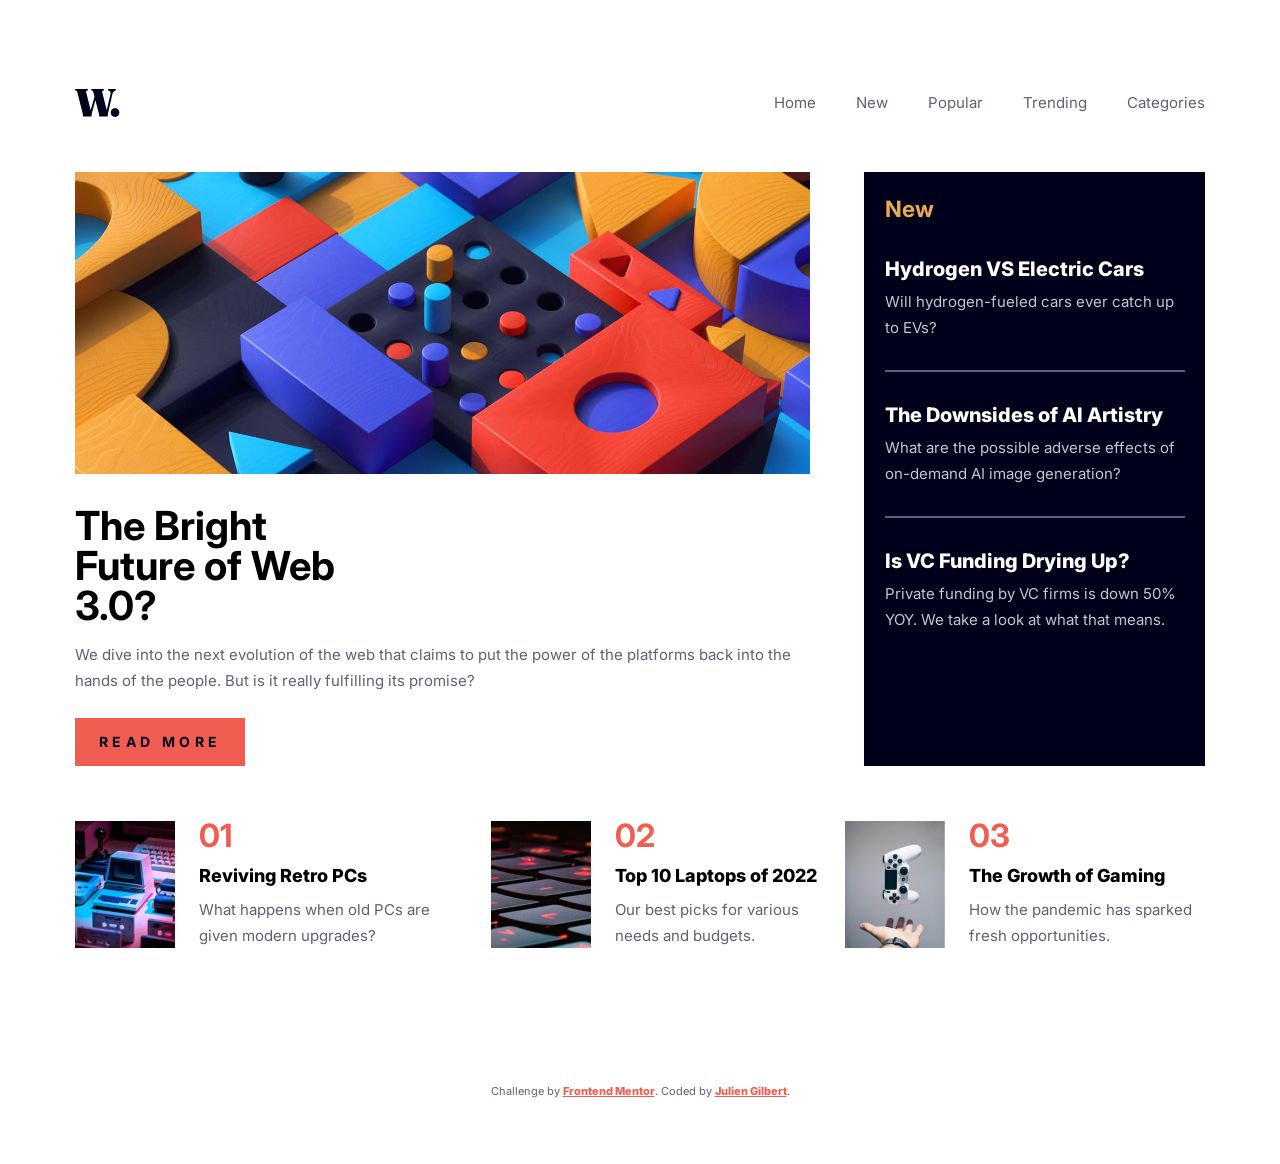
==== commit cafca3da: "first version of the project done" ====
--- a/index.html
+++ b/index.html
@@ -3,92 +3,116 @@
 <head>
   <meta charset="UTF-8">
   <meta name="viewport" content="width=device-width, initial-scale=1.0">
+  <meta name="description" content="News homepage about Web 3.0, technology trends, and gaming">
   <link rel="icon" type="image/png" sizes="32x32" href="./assets/images/favicon-32x32.png">
-  <link rel="stylesheet" href="./css/style.css">
-  
+  <link rel="stylesheet" href="./css/style.css">  
   <title>Julien Gilbert | News homepage</title>  
 </head>
 <body>
   <div class="page-wrapper">
-    <div class="navigation-wrapper">
-      <label for="menu" class="hamburger-menu">
-        <input type="checkbox" id="menu">        
-      </label>
-      <aside class="sidebar">
-        <nav class="sidebar__nav" aria-label="Sidebar navigation">
+
+  <div class="navigation-wrapper">
+    <label for="menu" class="hamburger-menu">
+      <span class="sr-only">Toggle menu</span>
+      <input type="checkbox" id="menu" aria-expanded="false" aria-controls="mobile-nav" aria-pressed="true" role="button">  
+    </label>
+    <aside class="sidebar" id="mobile-nav" aria-hidden="true">
+      <nav class="sidebar__nav" aria-label="Mobile navigation">
+        <ul> 
           <li><a href="#home" class="sidebar__link">Home</a></li>
           <li><a href="#new" class="sidebar__link">New</a></li>
           <li><a href="#popular" class="sidebar__link">Popular</a></li>
           <li><a href="#trending" class="sidebar__link">Trending</a></li>
           <li><a href="#categories" class="sidebar__link">Categories</a></li>
-        </nav>
-      </aside>
-    </div>
-   
+      </ul>
+      </nav>
+    </aside>
+  </div>
+
   <header class="header">
-    <img src="./assets/images/logo.svg" alt="logo" class="logo">
+    <a href="/" aria-label="Home">
+      <img src="./assets/images/logo.svg" alt="" class="logo"> 
+    </a>
+    <nav class="desktop-nav" aria-label="Desktop navigation">
+      <ul class="desktop-nav__list">
+        <li><a href="#home" aria-current="page">Home</a></li>
+        <li><a href="#new">New</a></li>
+        <li><a href="#popular">Popular</a></li>
+        <li><a href="#trending">Trending</a></li>
+        <li><a href="#categories">Categories</a></li>
+      </ul>
+    </nav>   
   </header>
-  <main class="container">    
+  
+  <main class="main">    
     <div class="sectionContainer">
-      <section class="sectionContainer__hero">
+      <section class="sectionContainer__hero" aria-labelledby="hero-title">
         <picture class="sectionContainer__hero__img">
           <source srcset="./assets/images/image-web-3-desktop.jpg" media="(min-width: 768px)">
           <source srcset="./assets/images/image-web-3-mobile.jpg" media="(max-width: 375px)">
-          <img src="./assets/images/image-web-3-mobile.jpg" alt="A descriptive text" >
+          <img src="./assets/images/image-web-3-mobile.jpg" alt="Colorful abstract representation of Web 3.0" >
         </picture>
-        <h1 class="sectionContainer__hero__title">The Bright Future of Web 3.0?</h1>
+        <h1 id="hero-title" class="sectionContainer__hero__title">The Bright Future of Web 3.0?</h1>
         <p class="sectionContainer__hero__txt">We dive into the next evolution of the web that claims to put the power of the platforms back into the hands of the people. 
           But is it really fulfilling its promise?</p>
-        <button class="sectionContainer__hero__btn">Read More</button>
+        <button class="sectionContainer__hero__btn" aria-label="Read more about Web 3.0">Read More</button>
       </section>
-      <section class="sectionContainer__news">
-        <h2 class="sectionContainer__news__title">New</h2>
+      <section class="sectionContainer__news" aria-labelledby="news-title">
+        <h2 id="news-title" class="sectionContainer__news__title">New</h2>
         <div class="sectionContainer__news__articles">
-          <article class="sectionContainer__news__articles__article">
-            <h3 class="sectionContainer__news__articles__article__title heading-s">Hydrogen VS Electric Cars</h3>
+          <article aria-labelledby="article-1" class="sectionContainer__news__articles__article">
+            <h3 id="article-1"  class="sectionContainer__news__articles__article__title heading-s">Hydrogen VS Electric Cars</h3>
             <p class="sectionContainer__news__articles__article__txt">Will hydrogen-fueled cars ever catch up to EVs?</p>
-            <hr>
+            <hr aria-hidden="true">
           </article>          
-          <article class="sectionContainer__news__articles__article">
-            <h3 class="sectionContainer__news__articles__article__title heading-s">The Downsides of AI Artistry</h3>
+          <article aria-labelledby="article-2" class="sectionContainer__news__articles__article">
+            <h3 id="article-2" class="sectionContainer__news__articles__article__title heading-s">The Downsides of AI Artistry</h3>
             <p class="sectionContainer__news__articles__article__txt">What are the possible adverse effects of on-demand AI image generation?</p>
-            <hr>
+            <hr aria-hidden="true">
           </article>          
-          <article class="sectionContainer__news__articles__article">
-            <h3 class="sectionContainer__news__articles__article__title heading-s">Is VC Funding Drying Up?</h3>
+          <article aria-labelledby="article-3" class="sectionContainer__news__articles__article">
+            <h3 id="article-3" class="sectionContainer__news__articles__article__title heading-s">Is VC Funding Drying Up?</h3>
             <p class="sectionContainer__news__articles__article__txt">Private funding by VC firms is down 50% YOY. We take a look at what that means.</p>
           </article>          
         </div>
         
       </section>
-      <section class="sectionContainer__articles">
-        <div class="article">
-          <img src="" alt="">
-          <h2>01</h2>
-          <h3>title</h3>
-          <p>Lorem ipsum dolor sit amet consectetur adipisicing elit. Eius quo numquam beatae quasi ut, vel aperiam hic sit itaque consequatur iure natus culpa laborum accusantium! Soluta accusamus ratione quis facere?</p>
+      <section class="sectionContainer__articles" aria-label="Featured articles">
+        <div class="sectionContainer__articles__article">
+          <img src="./assets/images/image-retro-pcs.jpg" alt="Reviving Retro PCs image" class="sectionContainer__articles__article__img">
+          <div class="sectionContainer__articles__article__container">
+            <h2 class="heading-m">01</h2>
+            <h3 class="heading-xs">Reviving Retro PCs</h3>
+            <p>What happens when old PCs are given modern upgrades?</p>
+          </div>
         </div>
-        <div class="article">
-          <img src="" alt="">
-          <h2>01</h2>
-          <h3>title</h3>
-          <p>Lorem ipsum dolor sit amet consectetur adipisicing elit. Eius quo numquam beatae quasi ut, vel aperiam hic sit itaque consequatur iure natus culpa laborum accusantium! Soluta accusamus ratione quis facere?</p>
+        <div class="sectionContainer__articles__article">
+          <img src="./assets/images/image-top-laptops.jpg" alt="Top 10 Laptops of 2022 image" class="sectionContainer__articles__article__img">
+          <div class="sectionContainer__articles__article__container">            
+              <h2 class="heading-m">02</h2>
+              <h3 class="heading-xs">Top 10 Laptops of 2022</h3>
+              <p>Our best picks for various needs and budgets.</p>            
+          </div>
         </div>
-        <div class="article">
-          <img src="" alt="">
-          <h2>01</h2>
-          <h3>title</h3>
-          <p>Lorem ipsum dolor sit amet consectetur adipisicing elit. Eius quo numquam beatae quasi ut, vel aperiam hic sit itaque consequatur iure natus culpa laborum accusantium! Soluta accusamus ratione quis facere?</p>
+        <div class="sectionContainer__articles__article">
+          <img src="./assets/images/image-gaming-growth.jpg" alt="The Growth of Gaming image" class="sectionContainer__articles__article__img">
+          <div class="sectionContainer__articles__article__container">            
+              <h2 class="heading-m">03</h2>
+              <h3 class="heading-xs">The Growth of Gaming</h3>
+              <p>How the pandemic has sparked fresh opportunities.</p>            
+          </div>
         </div>
       </section>
     </div>
   </main> 
+
   <footer class="attribution">
     Challenge by <a class="attribution__credit" href="https://www.frontendmentor.io?ref=challenge"
       target="_blank">Frontend Mentor</a>.
     Coded by <a class="attribution__credit" href="https://www.frontendmentor.io/profile/juliengDev">Julien Gilbert</a>.
   </footer>
-</div> 
+
+  </div> 
   <script type="module"  src="/src/main.ts"></script> 
 </body>
 </html>
--- a/css/style.css
+++ b/css/style.css
@@ -141,12 +141,6 @@
   flex-direction: column;
   align-items: center;
   margin: 0 auto;
-}
-
-.container {
-  display: flex;
-  justify-content: center;
-  align-items: center;
 }
 
 .hidden {
@@ -194,13 +188,6 @@
   border: 0;
 }
 
-.container {
-  display: flex;
-  flex-direction: column;
-  justify-content: center;
-  align-items: center;
-}
-
 .sectionContainer {
   display: grid;
   grid-template-columns: 1fr;
@@ -210,22 +197,21 @@
 }
 @media only screen and (min-width: 48rem) {
   .sectionContainer {
-    max-width: 111rem;
+    max-width: 113rem;
     grid-gap: 5.4rem;
-    grid-template-columns: 2fr 1fr;
-    grid-template-rows: 1fr 1fr;
-    margin: 6.1rem 16.5rem 12.4rem;
+    grid-template-columns: 1fr 1fr 1fr;
+    grid-template-rows: 1fr auto;
   }
   .sectionContainer__hero {
-    grid-column: 1/2;
+    grid-column: 1/3;
     grid-row: 1/2;
   }
   .sectionContainer__news {
-    grid-column: 2/3;
+    grid-column: 3/4;
     grid-row: 1/2;
   }
   .sectionContainer__articles {
-    grid-column: 1/3;
+    grid-column: 1/-1;
     grid-row: 2/3;
   }
 }
@@ -236,18 +222,23 @@
 }
 
 .navigation-wrapper {
+  display: block;
   position: fixed;
   top: 0;
   left: 0;
   height: 100vh;
   z-index: 1000;
 }
+@media only screen and (min-width: 48rem) {
+  .navigation-wrapper {
+    display: none;
+  }
+}
 
 picture, img {
   display: block;
   max-width: 100%;
   height: auto;
-  margin: 0 auto;
 }
 
 :root {
@@ -328,7 +319,7 @@
   color: var(--background);
   opacity: 0;
 }
-.sidebar__nav {
+.sidebar__nav ul {
   display: flex;
   flex-direction: column;
   gap: 2.4rem;
@@ -356,38 +347,65 @@
   padding-left: calc(10rem + var(--hamburger-margin));
 }
 
-.container {
-  margin: 0 auto;
-  min-height: 100vh;
-  position: relative;
-  transition: padding-left var(--animation-timing);
-  margin: 3.2rem 1.6rem 7.5rem;
-}
-
 .attribution {
   margin: 1.6rem 0 6rem;
   font-size: 1.1rem;
   text-align: center;
-  color: var(--grey-900);
+  color: var(--gun-metal);
 }
 .attribution__credit {
   font-weight: 800;
-  color: var(--green-600) !important;
+  color: var(--light-vermillion) !important;
 }
 .attribution a {
   cursor: pointer;
 }
 
 .header {
-  width: max-content;
-  display: flex;
+  width: 100%;
+  display: flex;
+  justify-content: space-between;
   align-items: center;
-  margin: 2.7rem 1.6rem;
+  margin: 2.7rem 0;
+}
+@media only screen and (min-width: 48rem) {
+  .header {
+    margin: 8.9rem 0 5.5rem;
+  }
 }
 
 .logo {
   width: 4.5rem;
   height: 2.8rem;
+}
+
+.desktop-nav {
+  display: none;
+}
+@media only screen and (min-width: 48rem) {
+  .desktop-nav {
+    display: block;
+  }
+}
+
+.desktop-nav__list {
+  display: flex;
+  gap: 4rem;
+  align-items: center;
+}
+
+.desktop-nav__list a {
+  color: var(--gun-metal);
+  text-decoration: none;
+  transition: color var(--animation-timing);
+}
+
+.desktop-nav__list a:hover {
+  color: var(--yellow);
+}
+
+.main {
+  margin-bottom: 12.9rem;
 }
 
 .sectionContainer__hero__img {
@@ -445,5 +463,41 @@
   border: 0.1rem solid #5E607A;
   margin-bottom: 3.1rem;
 }
+.sectionContainer__articles {
+  display: flex;
+  flex-direction: column;
+  gap: 3.2rem;
+  height: max-content;
+}
+@media only screen and (min-width: 48rem) {
+  .sectionContainer__articles {
+    flex-direction: row;
+    align-items: center;
+    justify-content: space-between;
+    gap: 2.4rem;
+  }
+}
+.sectionContainer__articles__article {
+  display: flex;
+  justify-content: center;
+  align-items: center;
+  gap: 2.4rem;
+}
+.sectionContainer__articles__article__img {
+  max-width: 100%;
+  width: 10rem;
+  max-height: 127px;
+  height: auto;
+}
+.sectionContainer__articles__article__container h2 {
+  color: var(--light-vermillion);
+  margin-bottom: 1.2rem;
+}
+.sectionContainer__articles__article__container h3 {
+  margin-bottom: 0.9rem;
+}
+.sectionContainer__articles__article__container p {
+  color: var(--gun-metal);
+}
 
 /*# sourceMappingURL=style.css.map */
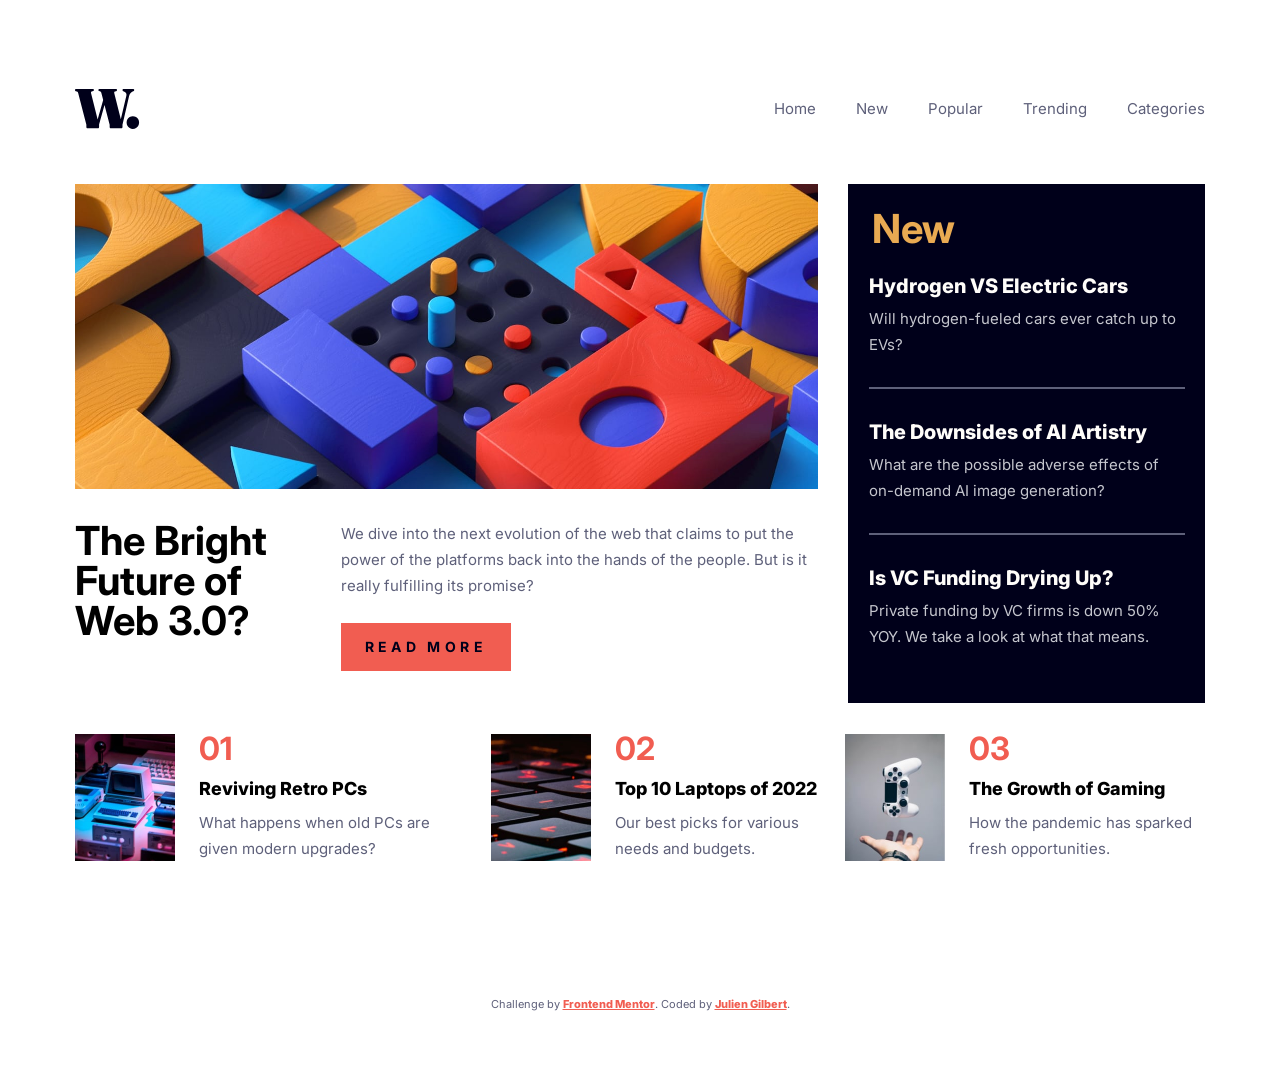
==== commit c5550078: "layout updated" ====
--- a/index.html
+++ b/index.html
@@ -52,10 +52,15 @@
           <source srcset="./assets/images/image-web-3-mobile.jpg" media="(max-width: 375px)">
           <img src="./assets/images/image-web-3-mobile.jpg" alt="Colorful abstract representation of Web 3.0" >
         </picture>
-        <h1 id="hero-title" class="sectionContainer__hero__title">The Bright Future of Web 3.0?</h1>
-        <p class="sectionContainer__hero__txt">We dive into the next evolution of the web that claims to put the power of the platforms back into the hands of the people. 
-          But is it really fulfilling its promise?</p>
-        <button class="sectionContainer__hero__btn" aria-label="Read more about Web 3.0">Read More</button>
+        <div class="sectionContainer__hero__container">
+          <h1 id="hero-title" class="sectionContainer__hero__title">The Bright Future of Web 3.0?</h1>
+          <div>
+            <p class="sectionContainer__hero__txt">We dive into the next evolution of the web that claims to put the power of the platforms back into the hands of the people. 
+              But is it really fulfilling its promise?</p>
+            <button class="sectionContainer__hero__btn" aria-label="Read more about Web 3.0">Read More</button>
+          </div>
+
+        </div>
       </section>
       <section class="sectionContainer__news" aria-labelledby="news-title">
         <h2 id="news-title" class="sectionContainer__news__title">New</h2>
--- a/css/style.css
+++ b/css/style.css
@@ -42,6 +42,7 @@
   display: flex;
   flex-direction: column;
   align-items: center;
+  background-color: var(--almost-white);
 }
 
 html {
@@ -198,7 +199,7 @@
 @media only screen and (min-width: 48rem) {
   .sectionContainer {
     max-width: 113rem;
-    grid-gap: 5.4rem;
+    grid-gap: 3rem;
     grid-template-columns: 1fr 1fr 1fr;
     grid-template-rows: 1fr auto;
   }
@@ -378,6 +379,12 @@
   width: 4.5rem;
   height: 2.8rem;
 }
+@media only screen and (min-width: 48rem) {
+  .logo {
+    width: 6.5rem;
+    height: 4rem;
+  }
+}
 
 .desktop-nav {
   display: none;
@@ -410,6 +417,16 @@
 
 .sectionContainer__hero__img {
   margin-bottom: 3.2rem;
+}
+.sectionContainer__hero__container {
+  display: flex;
+  flex-direction: column;
+  gap: 3rem;
+}
+@media only screen and (min-width: 48rem) {
+  .sectionContainer__hero__container {
+    flex-direction: row;
+  }
 }
 .sectionContainer__hero__title {
   max-width: 32rem;
@@ -437,7 +454,7 @@
   transition: background-color 0.3s, color 0.3s;
 }
 .sectionContainer__hero__btn:hover {
-  background-color: var(--yellow);
+  background-color: var(--dark-space);
   color: var(--almost-white);
   cursor: pointer;
 }
@@ -449,11 +466,24 @@
   padding: 2.4rem 2.1rem 3.5rem;
   color: var(--yellow);
 }
+@media only screen and (min-width: 48rem) {
+  .sectionContainer__news__title {
+    padding: 3.2rem 2.4rem 3.2rem;
+    font-size: 4rem;
+    font-weight: bold;
+  }
+}
 .sectionContainer__news__articles {
   padding: 0 2rem 2.4rem 2.1rem;
 }
 .sectionContainer__news__articles__article__title {
   margin-bottom: 0.8rem;
+  color: var(--almost-white);
+  transition: color 0.3s ease-in-out;
+}
+.sectionContainer__news__articles__article__title:hover {
+  cursor: pointer;
+  color: var(--yellow);
 }
 .sectionContainer__news__articles__article__txt {
   margin-bottom: 2.9rem;
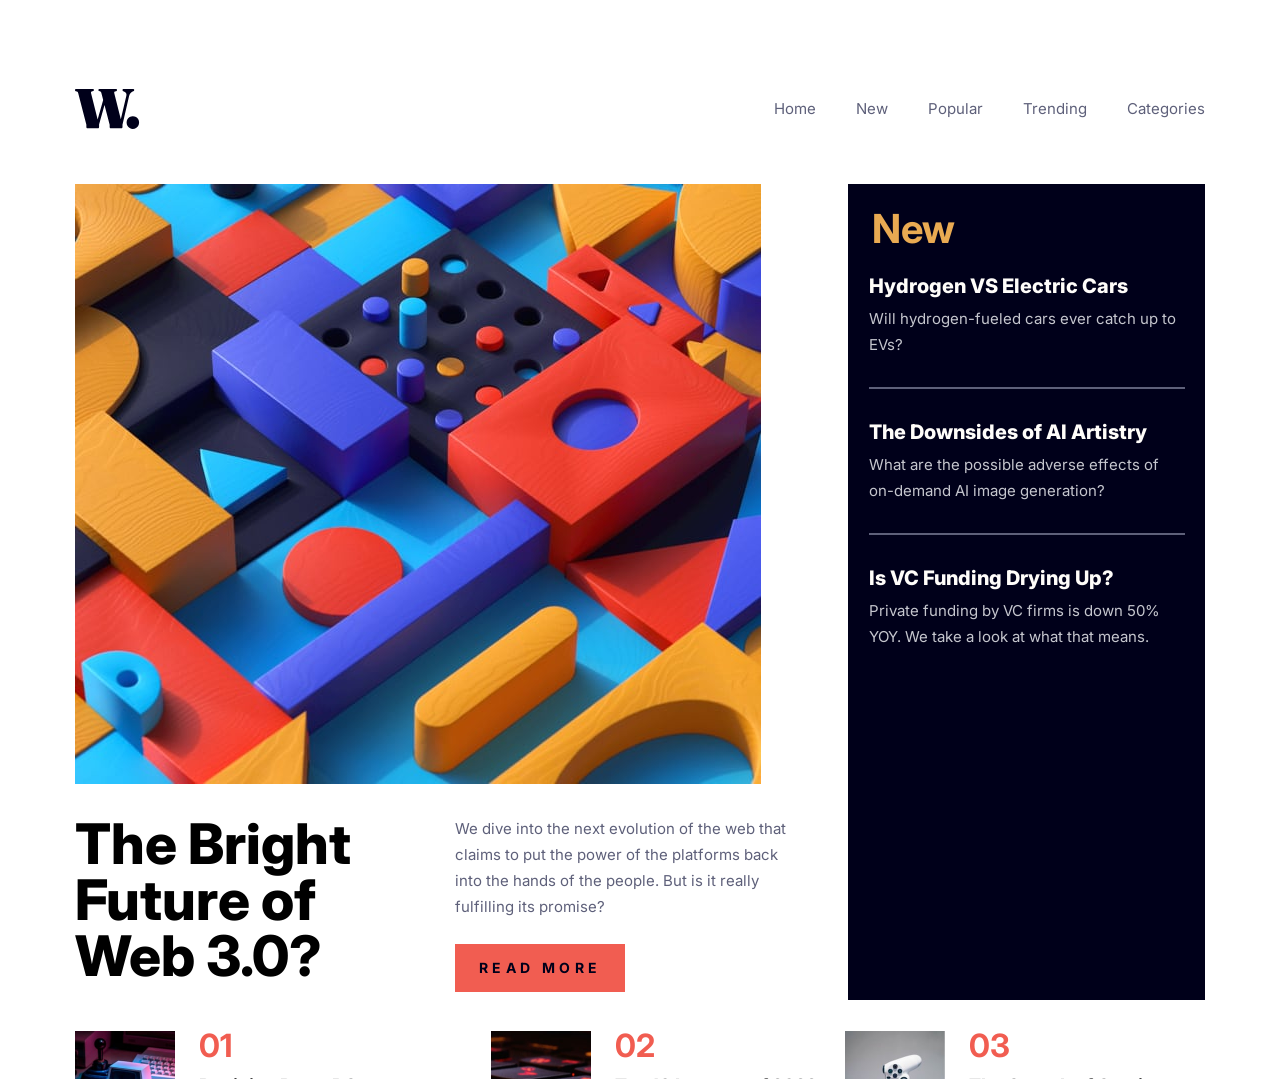
==== commit df07799f: "txt layout  update" ====
--- a/index.html
+++ b/index.html
@@ -54,7 +54,7 @@
         </picture>
         <div class="sectionContainer__hero__container">
           <h1 id="hero-title" class="sectionContainer__hero__title">The Bright Future of Web 3.0?</h1>
-          <div>
+          <div class="sectionContainer__hero__container__txt">
             <p class="sectionContainer__hero__txt">We dive into the next evolution of the web that claims to put the power of the platforms back into the hands of the people. 
               But is it really fulfilling its promise?</p>
             <button class="sectionContainer__hero__btn" aria-label="Read more about Web 3.0">Read More</button>
--- a/css/style.css
+++ b/css/style.css
@@ -427,13 +427,25 @@
   .sectionContainer__hero__container {
     flex-direction: row;
   }
+  .sectionContainer__hero__container__txt {
+    max-width: 35rem;
+  }
 }
 .sectionContainer__hero__title {
+  width: 100%;
   max-width: 32rem;
   font-size: 4rem;
   font-weight: 700;
   line-height: 40px;
   margin-bottom: 1.6rem;
+}
+@media only screen and (min-width: 48rem) {
+  .sectionContainer__hero__title {
+    max-width: 35rem;
+    font-size: 5.6rem;
+    line-height: 56px;
+    font-weight: 800;
+  }
 }
 .sectionContainer__hero__txt {
   color: var(--gun-metal);
